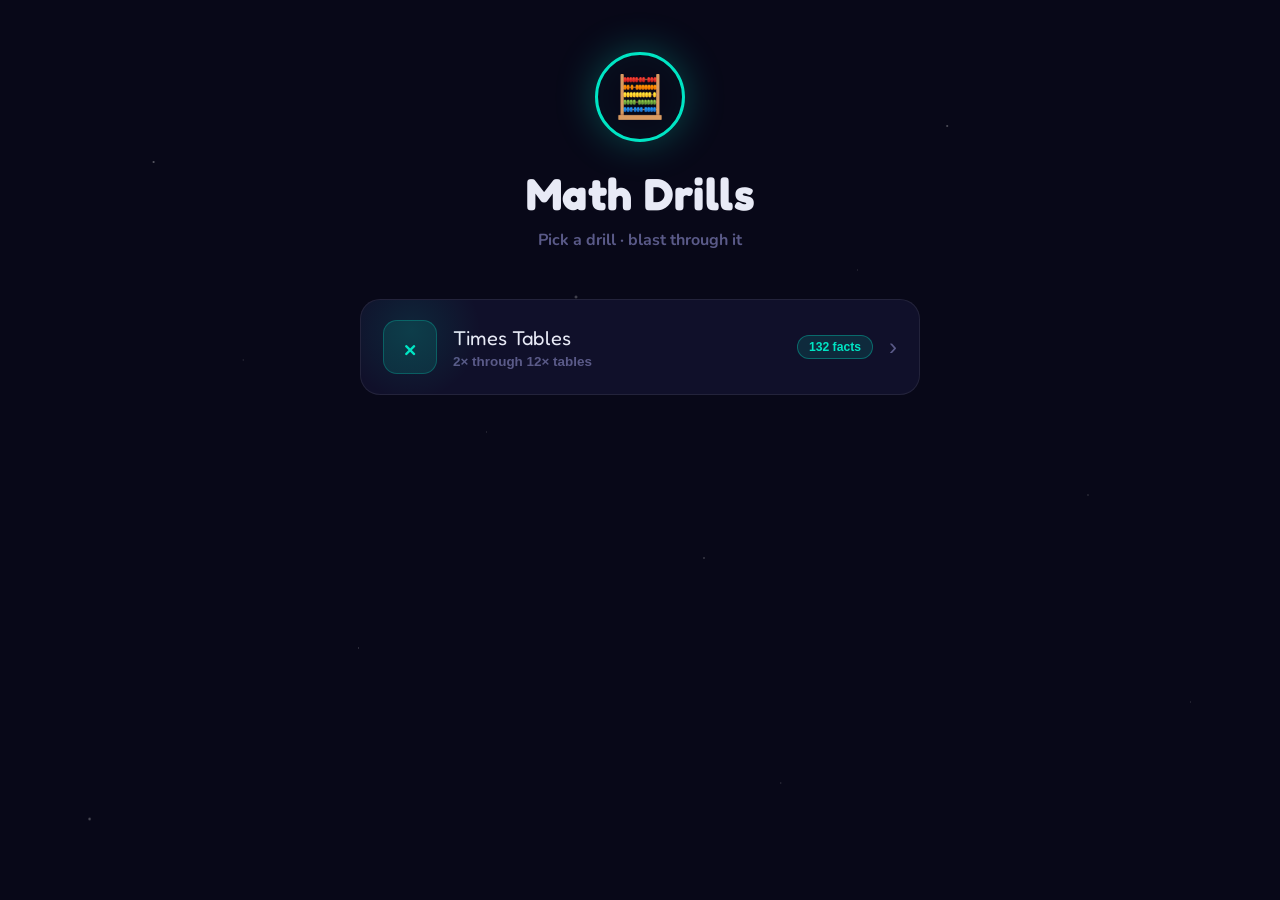
==== index.html @ b3f66f82 "Add core folder" ====
<!DOCTYPE html>
<html lang="en">
<head>
<meta charset="UTF-8">
<meta name="viewport" content="width=device-width, initial-scale=1.0">
<title>Math Drills</title>
<link href="https://fonts.googleapis.com/css2?family=Fredoka+One&family=Nunito:wght@400;600;700;800;900&display=swap" rel="stylesheet">
<style>
*, *::before, *::after { margin: 0; padding: 0; box-sizing: border-box; }

:root {
  --bg:     #080818;
  --card:   #10102a;
  --card2:  #181838;
  --cyan:   #00e5c4;
  --text:   #e8eaf6;
  --muted:  #5a5a88;
  --border: rgba(255,255,255,0.08);
}

html, body {
  min-height: 100%;
  background: var(--bg);
  color: var(--text);
  font-family: 'Nunito', sans-serif;
}

body::before {
  content: '';
  position: fixed; inset: 0; pointer-events: none;
  background:
    radial-gradient(1.5px 1.5px at 12% 18%, rgba(255,255,255,.45) 0%, transparent 100%),
    radial-gradient(1px   1px   at 28% 72%, rgba(255,255,255,.30) 0%, transparent 100%),
    radial-gradient(2px   2px   at 45% 33%, rgba(255,255,255,.35) 0%, transparent 100%),
    radial-gradient(1px   1px   at 61% 87%, rgba(255,255,255,.25) 0%, transparent 100%),
    radial-gradient(1.5px 1.5px at 74% 14%, rgba(255,255,255,.40) 0%, transparent 100%),
    radial-gradient(1px   1px   at 85% 55%, rgba(255,255,255,.30) 0%, transparent 100%),
    radial-gradient(1px   1px   at 93% 78%, rgba(255,255,255,.20) 0%, transparent 100%),
    radial-gradient(2px   2px   at 7%  91%, rgba(255,255,255,.35) 0%, transparent 100%),
    radial-gradient(1px   1px   at 38% 48%, rgba(255,255,255,.20) 0%, transparent 100%),
    radial-gradient(1.5px 1.5px at 55% 62%, rgba(255,255,255,.28) 0%, transparent 100%),
    radial-gradient(1px   1px   at 19% 40%, rgba(255,255,255,.22) 0%, transparent 100%),
    radial-gradient(1px   1px   at 67% 30%, rgba(255,255,255,.18) 0%, transparent 100%);
}

/* ── LAYOUT ── */
.page {
  position: relative;
  min-height: 100vh;
  display: flex;
  flex-direction: column;
  align-items: center;
  padding: 52px 20px 72px;
}

/* ── HEADER ── */
.page-header { text-align: center; margin-bottom: 48px; }

.logo-ring {
  width: 90px; height: 90px;
  border: 3px solid var(--cyan);
  border-radius: 50%;
  display: flex; align-items: center; justify-content: center;
  font-size: 2.6rem;
  box-shadow: 0 0 40px rgba(0,229,196,.3), inset 0 0 40px rgba(0,229,196,.05);
  margin: 0 auto 24px;
  animation: pulse-ring 3s ease-in-out infinite;
}
@keyframes pulse-ring {
  0%,100% { box-shadow: 0 0 40px rgba(0,229,196,.3), inset 0 0 40px rgba(0,229,196,.05); }
  50%      { box-shadow: 0 0 60px rgba(0,229,196,.6), inset 0 0 60px rgba(0,229,196,.10); }
}

.page-title {
  font-family: 'Fredoka One', sans-serif;
  font-size: 2.8rem; letter-spacing: .5px; margin-bottom: 8px;
}
.page-sub { color: var(--muted); font-size: 1rem; font-weight: 700; }

/* ── DRILL GRID ── */
.drill-grid {
  width: 100%; max-width: 560px;
  display: flex; flex-direction: column; gap: 14px;
}

/* ── DRILL CARD ── */
.drill-card {
  background: var(--card);
  border: 1.5px solid var(--border);
  border-radius: 20px;
  padding: 20px 22px;
  display: flex; align-items: center; gap: 16px;
  cursor: pointer; text-align: left; width: 100%;
  transition: transform .15s, border-color .2s, box-shadow .2s;
  position: relative; overflow: hidden;
}
.drill-card::before {
  content: '';
  position: absolute;
  top: -40px; left: -20px;
  width: 140px; height: 140px;
  border-radius: 50%;
  background: radial-gradient(circle, rgba(var(--c-rgb), .10) 0%, transparent 70%);
  pointer-events: none;
}
.drill-card:hover {
  transform: translateY(-2px);
  border-color: rgba(var(--c-rgb), .55);
  box-shadow: 0 8px 32px rgba(0,0,0,.35), 0 0 0 1px rgba(var(--c-rgb), .15);
}
.drill-card:active { transform: translateY(0); }

.drill-icon-wrap {
  width: 54px; height: 54px; border-radius: 14px;
  display: flex; align-items: center; justify-content: center;
  font-family: 'Fredoka One', sans-serif;
  font-size: 1.7rem; flex-shrink: 0;
  background: rgba(var(--c-rgb), .12);
  border: 1px solid rgba(var(--c-rgb), .25);
  color: var(--c-hex);
}

.drill-info { flex: 1; min-width: 0; }
.drill-name {
  font-family: 'Fredoka One', sans-serif;
  font-size: 1.25rem; color: var(--text); margin-bottom: 4px;
}
.drill-desc { font-size: .84rem; font-weight: 700; color: var(--muted); }

.drill-count {
  font-size: .76rem; font-weight: 800;
  color: var(--c-hex);
  background: rgba(var(--c-rgb), .12);
  padding: 4px 11px; border-radius: 20px;
  border: 1px solid rgba(var(--c-rgb), .35);
  white-space: nowrap; flex-shrink: 0;
}

.drill-arrow {
  font-size: 1.5rem; color: var(--muted); flex-shrink: 0;
  transition: transform .15s, color .15s;
}
.drill-card:hover .drill-arrow {
  transform: translateX(4px);
  color: var(--c-hex);
}
</style>
</head>
<body>

<div class="page">
  <header class="page-header">
    <div class="logo-ring">🧮</div>
    <h1 class="page-title">Math Drills</h1>
    <p class="page-sub">Pick a drill · blast through it</p>
  </header>

  <div class="drill-grid" id="drillGrid"></div>
</div>

<script>
/* ── REGISTRY ───────────────────────────────────────────────────
   To add a new drill:
   1. Create drills/<id>.js  (see times-tables.js for the shape)
   2. Add one object to this array
──────────────────────────────────────────────────────────────── */
const DRILLS = [
  {
    id:    'times-tables',
    name:  'Times Tables',
    icon:  '×',
    color: '#00e5c4',
    rgb:   '0,229,196',
    desc:  '2× through 12× tables',
    count: '132 facts',
  },
  // { id: 'division',  name: 'Division',  icon: '÷', color: '#ff2d78', rgb: '255,45,120',  desc: '132 division facts', count: '132 facts' },
  // { id: 'squares',   name: 'Squares',   icon: '²', color: '#ffd60a', rgb: '255,214,10',  desc: '1² through 20²',    count: '20 facts'  },
  // { id: 'addition',  name: 'Addition',  icon: '+', color: '#8b5cf6', rgb: '139,92,246',  desc: 'Sums to 20',        count: '60 facts'  },
];

/* ── RENDER ── */
const grid = document.getElementById('drillGrid');

for (const d of DRILLS) {
  const card = document.createElement('button');
  card.className = 'drill-card';
  card.style.cssText = `--c-hex:${d.color}; --c-rgb:${d.rgb};`;
  card.innerHTML = `
    <div class="drill-icon-wrap">${d.icon}</div>
    <div class="drill-info">
      <div class="drill-name">${d.name}</div>
      <div class="drill-desc">${d.desc}</div>
    </div>
    <div class="drill-count">${d.count}</div>
    <div class="drill-arrow">›</div>
  `;
  card.addEventListener('click', () => {
    location.href = `drill.html?drill=${d.id}`;
  });
  grid.appendChild(card);
}
</script>
</body>
</html>
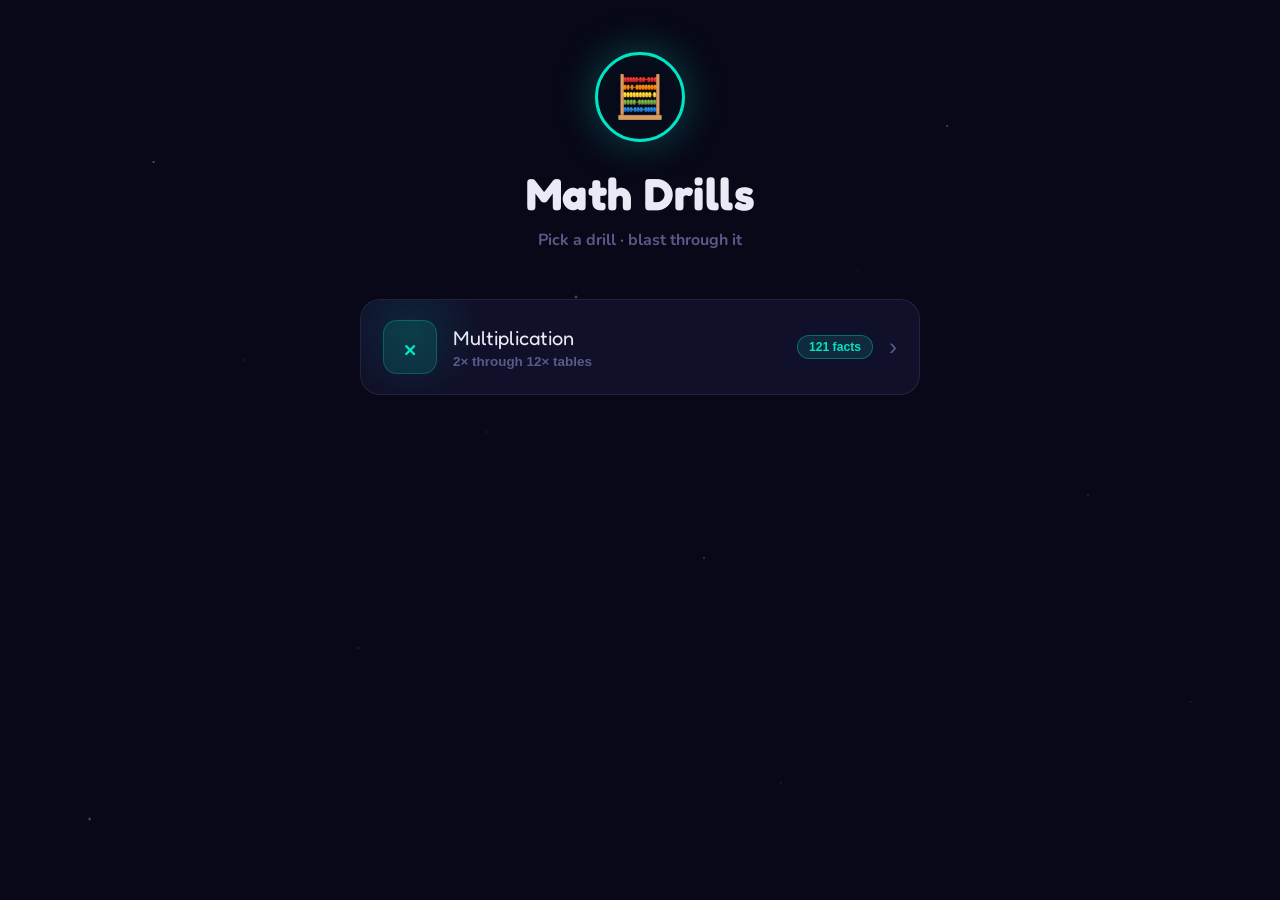
==== commit fae9b893: "Multiplication over times tables" ====
--- a/index.html
+++ b/index.html
@@ -161,20 +161,20 @@
 <script>
 /* ── REGISTRY ───────────────────────────────────────────────────
    To add a new drill:
-   1. Create drills/<id>.js  (see times-tables.js for the shape)
+   1. Create drills/<id>.js  (see multiplication.js for the shape)
    2. Add one object to this array
 ──────────────────────────────────────────────────────────────── */
 const DRILLS = [
   {
-    id:    'times-tables',
-    name:  'Times Tables',
+    id:    'multiplication',
+    name:  'Multiplication',
     icon:  '×',
     color: '#00e5c4',
     rgb:   '0,229,196',
     desc:  '2× through 12× tables',
-    count: '132 facts',
+    count: '121 facts',
   },
-  // { id: 'division',  name: 'Division',  icon: '÷', color: '#ff2d78', rgb: '255,45,120',  desc: '132 division facts', count: '132 facts' },
+  // { id: 'division',  name: 'Division',  icon: '÷', color: '#ff2d78', rgb: '255,45,120',  desc: '121 division facts', count: '121 facts' },
   // { id: 'squares',   name: 'Squares',   icon: '²', color: '#ffd60a', rgb: '255,214,10',  desc: '1² through 20²',    count: '20 facts'  },
   // { id: 'addition',  name: 'Addition',  icon: '+', color: '#8b5cf6', rgb: '139,92,246',  desc: 'Sums to 20',        count: '60 facts'  },
 ];
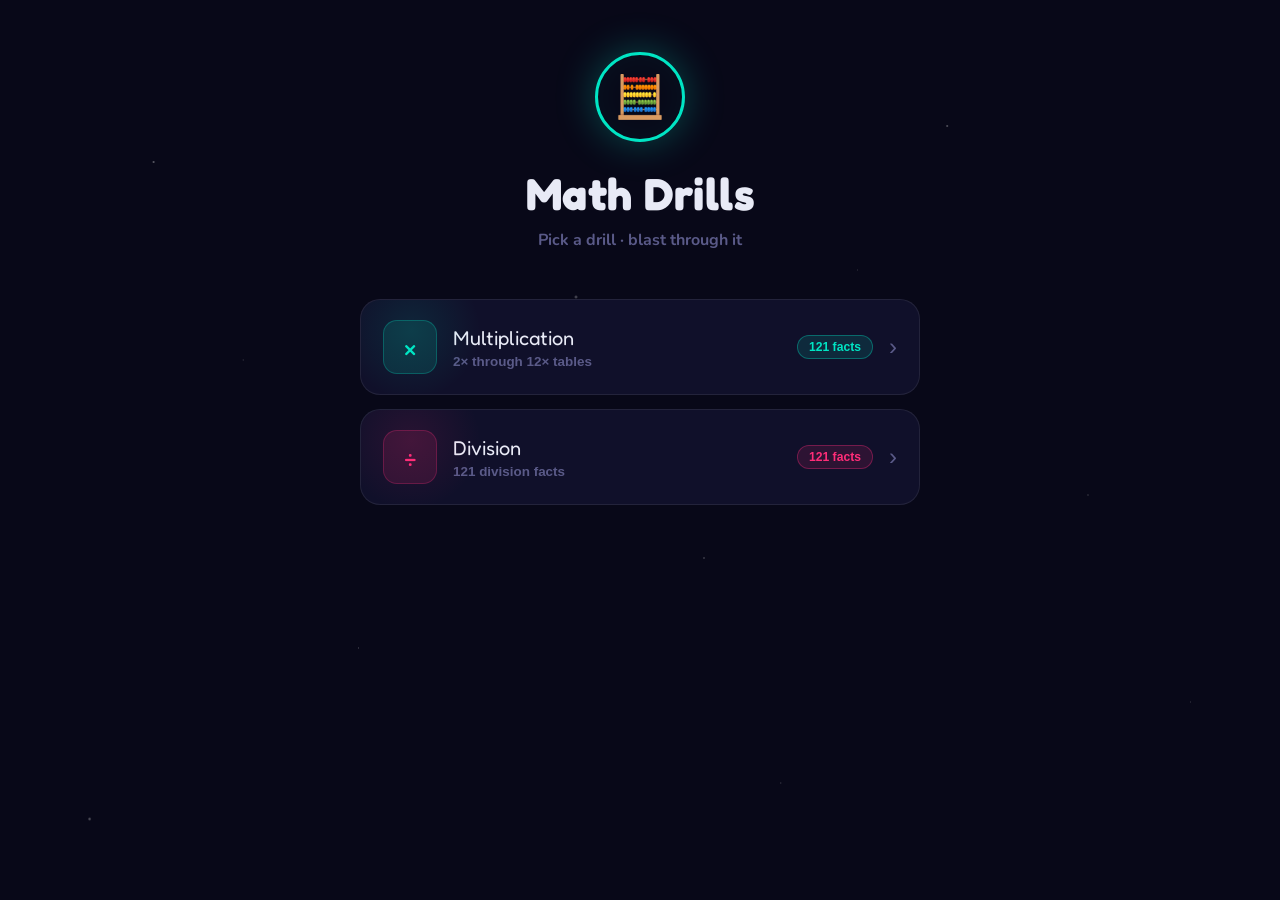
==== commit 39b55f1b: "Implement division drill, resolves #1" ====
--- a/index.html
+++ b/index.html
@@ -43,7 +43,7 @@
     radial-gradient(1px   1px   at 67% 30%, rgba(255,255,255,.18) 0%, transparent 100%);
 }
 
-/* ── LAYOUT ── */
+/* -- LAYOUT -- */
 .page {
   position: relative;
   min-height: 100vh;
@@ -53,7 +53,7 @@
   padding: 52px 20px 72px;
 }
 
-/* ── HEADER ── */
+/* -- HEADER -- */
 .page-header { text-align: center; margin-bottom: 48px; }
 
 .logo-ring {
@@ -77,13 +77,13 @@
 }
 .page-sub { color: var(--muted); font-size: 1rem; font-weight: 700; }
 
-/* ── DRILL GRID ── */
+/* -- DRILL GRID -- */
 .drill-grid {
   width: 100%; max-width: 560px;
   display: flex; flex-direction: column; gap: 14px;
 }
 
-/* ── DRILL CARD ── */
+/* -- DRILL CARD -- */
 .drill-card {
   background: var(--card);
   border: 1.5px solid var(--border);
@@ -159,11 +159,11 @@
 </div>
 
 <script>
-/* ── REGISTRY ───────────────────────────────────────────────────
+/* -- REGISTRY ---------------------------------------------------
    To add a new drill:
    1. Create drills/<id>.js  (see multiplication.js for the shape)
    2. Add one object to this array
-──────────────────────────────────────────────────────────────── */
+---------------------------------------------------------------- */
 const DRILLS = [
   {
     id:    'multiplication',
@@ -174,12 +174,12 @@
     desc:  '2× through 12× tables',
     count: '121 facts',
   },
-  // { id: 'division',  name: 'Division',  icon: '÷', color: '#ff2d78', rgb: '255,45,120',  desc: '121 division facts', count: '121 facts' },
+  { id: 'division', name: 'Division', icon: '÷', color: '#ff2d78', rgb: '255,45,120', desc: '121 division facts', count: '121 facts' },
   // { id: 'squares',   name: 'Squares',   icon: '²', color: '#ffd60a', rgb: '255,214,10',  desc: '1² through 20²',    count: '20 facts'  },
   // { id: 'addition',  name: 'Addition',  icon: '+', color: '#8b5cf6', rgb: '139,92,246',  desc: 'Sums to 20',        count: '60 facts'  },
 ];
 
-/* ── RENDER ── */
+/* -- RENDER -- */
 const grid = document.getElementById('drillGrid');
 
 for (const d of DRILLS) {
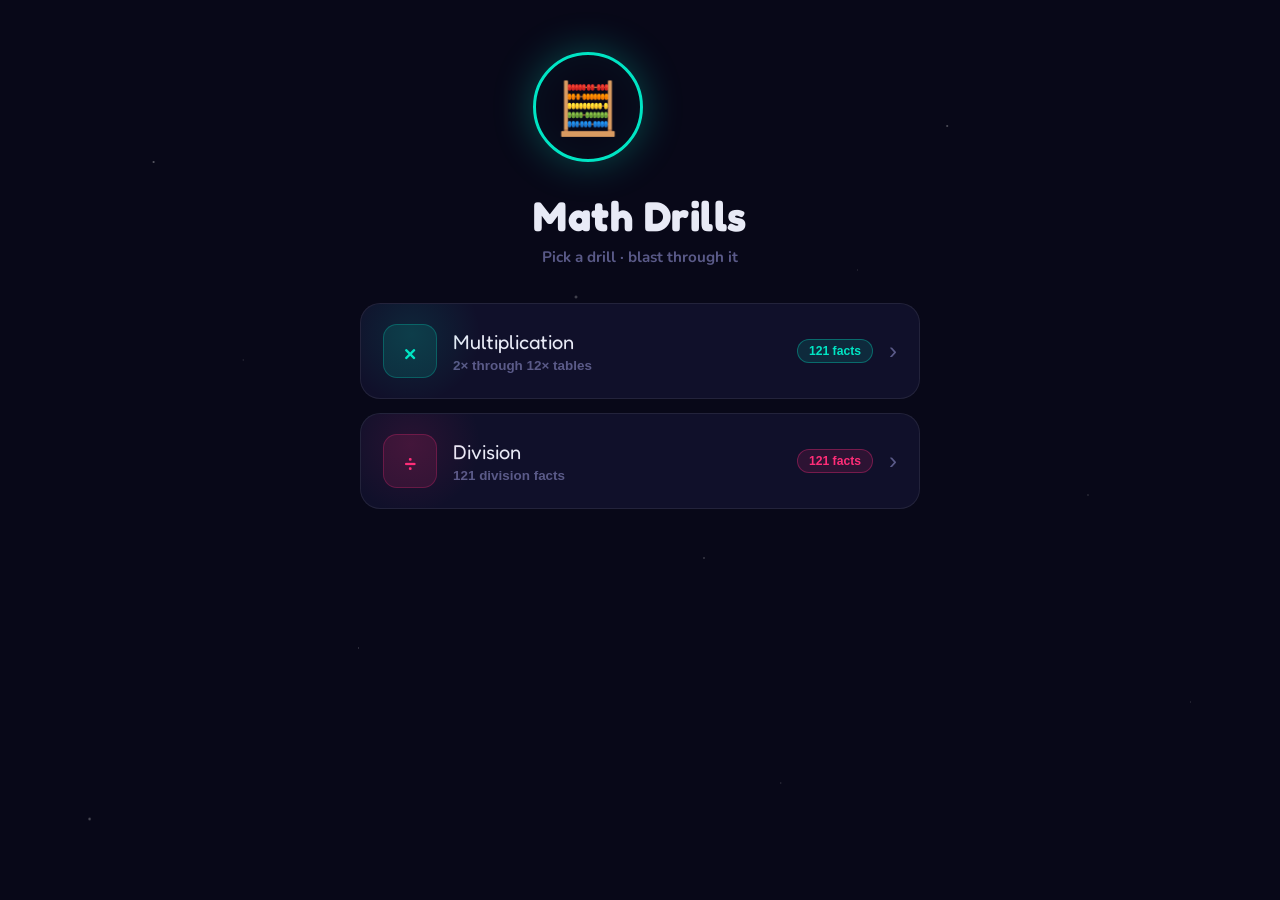
==== commit 4ae16378: "Move styling to style.css" ====
--- a/index.html
+++ b/index.html
@@ -5,154 +5,15 @@
 <meta name="viewport" content="width=device-width, initial-scale=1.0">
 <title>Math Drills</title>
 <link href="https://fonts.googleapis.com/css2?family=Fredoka+One&family=Nunito:wght@400;600;700;800;900&display=swap" rel="stylesheet">
-<style>
-*, *::before, *::after { margin: 0; padding: 0; box-sizing: border-box; }
-
-:root {
-  --bg:     #080818;
-  --card:   #10102a;
-  --card2:  #181838;
-  --cyan:   #00e5c4;
-  --text:   #e8eaf6;
-  --muted:  #5a5a88;
-  --border: rgba(255,255,255,0.08);
-}
-
-html, body {
-  min-height: 100%;
-  background: var(--bg);
-  color: var(--text);
-  font-family: 'Nunito', sans-serif;
-}
-
-body::before {
-  content: '';
-  position: fixed; inset: 0; pointer-events: none;
-  background:
-    radial-gradient(1.5px 1.5px at 12% 18%, rgba(255,255,255,.45) 0%, transparent 100%),
-    radial-gradient(1px   1px   at 28% 72%, rgba(255,255,255,.30) 0%, transparent 100%),
-    radial-gradient(2px   2px   at 45% 33%, rgba(255,255,255,.35) 0%, transparent 100%),
-    radial-gradient(1px   1px   at 61% 87%, rgba(255,255,255,.25) 0%, transparent 100%),
-    radial-gradient(1.5px 1.5px at 74% 14%, rgba(255,255,255,.40) 0%, transparent 100%),
-    radial-gradient(1px   1px   at 85% 55%, rgba(255,255,255,.30) 0%, transparent 100%),
-    radial-gradient(1px   1px   at 93% 78%, rgba(255,255,255,.20) 0%, transparent 100%),
-    radial-gradient(2px   2px   at 7%  91%, rgba(255,255,255,.35) 0%, transparent 100%),
-    radial-gradient(1px   1px   at 38% 48%, rgba(255,255,255,.20) 0%, transparent 100%),
-    radial-gradient(1.5px 1.5px at 55% 62%, rgba(255,255,255,.28) 0%, transparent 100%),
-    radial-gradient(1px   1px   at 19% 40%, rgba(255,255,255,.22) 0%, transparent 100%),
-    radial-gradient(1px   1px   at 67% 30%, rgba(255,255,255,.18) 0%, transparent 100%);
-}
-
-/* -- LAYOUT -- */
-.page {
-  position: relative;
-  min-height: 100vh;
-  display: flex;
-  flex-direction: column;
-  align-items: center;
-  padding: 52px 20px 72px;
-}
-
-/* -- HEADER -- */
-.page-header { text-align: center; margin-bottom: 48px; }
-
-.logo-ring {
-  width: 90px; height: 90px;
-  border: 3px solid var(--cyan);
-  border-radius: 50%;
-  display: flex; align-items: center; justify-content: center;
-  font-size: 2.6rem;
-  box-shadow: 0 0 40px rgba(0,229,196,.3), inset 0 0 40px rgba(0,229,196,.05);
-  margin: 0 auto 24px;
-  animation: pulse-ring 3s ease-in-out infinite;
-}
-@keyframes pulse-ring {
-  0%,100% { box-shadow: 0 0 40px rgba(0,229,196,.3), inset 0 0 40px rgba(0,229,196,.05); }
-  50%      { box-shadow: 0 0 60px rgba(0,229,196,.6), inset 0 0 60px rgba(0,229,196,.10); }
-}
-
-.page-title {
-  font-family: 'Fredoka One', sans-serif;
-  font-size: 2.8rem; letter-spacing: .5px; margin-bottom: 8px;
-}
-.page-sub { color: var(--muted); font-size: 1rem; font-weight: 700; }
-
-/* -- DRILL GRID -- */
-.drill-grid {
-  width: 100%; max-width: 560px;
-  display: flex; flex-direction: column; gap: 14px;
-}
-
-/* -- DRILL CARD -- */
-.drill-card {
-  background: var(--card);
-  border: 1.5px solid var(--border);
-  border-radius: 20px;
-  padding: 20px 22px;
-  display: flex; align-items: center; gap: 16px;
-  cursor: pointer; text-align: left; width: 100%;
-  transition: transform .15s, border-color .2s, box-shadow .2s;
-  position: relative; overflow: hidden;
-}
-.drill-card::before {
-  content: '';
-  position: absolute;
-  top: -40px; left: -20px;
-  width: 140px; height: 140px;
-  border-radius: 50%;
-  background: radial-gradient(circle, rgba(var(--c-rgb), .10) 0%, transparent 70%);
-  pointer-events: none;
-}
-.drill-card:hover {
-  transform: translateY(-2px);
-  border-color: rgba(var(--c-rgb), .55);
-  box-shadow: 0 8px 32px rgba(0,0,0,.35), 0 0 0 1px rgba(var(--c-rgb), .15);
-}
-.drill-card:active { transform: translateY(0); }
-
-.drill-icon-wrap {
-  width: 54px; height: 54px; border-radius: 14px;
-  display: flex; align-items: center; justify-content: center;
-  font-family: 'Fredoka One', sans-serif;
-  font-size: 1.7rem; flex-shrink: 0;
-  background: rgba(var(--c-rgb), .12);
-  border: 1px solid rgba(var(--c-rgb), .25);
-  color: var(--c-hex);
-}
-
-.drill-info { flex: 1; min-width: 0; }
-.drill-name {
-  font-family: 'Fredoka One', sans-serif;
-  font-size: 1.25rem; color: var(--text); margin-bottom: 4px;
-}
-.drill-desc { font-size: .84rem; font-weight: 700; color: var(--muted); }
-
-.drill-count {
-  font-size: .76rem; font-weight: 800;
-  color: var(--c-hex);
-  background: rgba(var(--c-rgb), .12);
-  padding: 4px 11px; border-radius: 20px;
-  border: 1px solid rgba(var(--c-rgb), .35);
-  white-space: nowrap; flex-shrink: 0;
-}
-
-.drill-arrow {
-  font-size: 1.5rem; color: var(--muted); flex-shrink: 0;
-  transition: transform .15s, color .15s;
-}
-.drill-card:hover .drill-arrow {
-  transform: translateX(4px);
-  color: var(--c-hex);
-}
-</style>
+<link rel="stylesheet" href="style.css">
 </head>
 <body>
 
 <div class="page">
   <header class="page-header">
     <div class="logo-ring">🧮</div>
-    <h1 class="page-title">Math Drills</h1>
-    <p class="page-sub">Pick a drill · blast through it</p>
+    <h1 class="home-title">Math Drills</h1>
+    <p class="home-sub">Pick a drill · blast through it</p>
   </header>
 
   <div class="drill-grid" id="drillGrid"></div>
@@ -185,7 +46,7 @@
 for (const d of DRILLS) {
   const card = document.createElement('button');
   card.className = 'drill-card';
-  card.style.cssText = `--c-hex:${d.color}; --c-rgb:${d.rgb};`;
+  card.style.cssText = `--accent:${d.color}; --accent-rgb:${d.rgb};`;
   card.innerHTML = `
     <div class="drill-icon-wrap">${d.icon}</div>
     <div class="drill-info">
--- a/style.css
+++ b/style.css
@@ -0,0 +1,584 @@
+/* ============================================================
+   RESET + VARIABLES
+============================================================ */
+*, *::before, *::after { margin: 0; padding: 0; box-sizing: border-box; }
+
+:root {
+  --bg:      #080818;
+  --card:    #10102a;
+  --card2:   #181838;
+  --cyan:    #00e5c4;
+  --pink:    #ff2d78;
+  --yellow:  #ffd60a;
+  --purple:  #8b5cf6;
+  --green:   #00c875;
+  --red:     #ff4757;
+  --text:    #e8eaf6;
+  --muted:   #5a5a88;
+  --border:  rgba(255,255,255,0.08);
+}
+
+html, body {
+  height: 100%;
+  background: var(--bg);
+  color: var(--text);
+  font-family: 'Nunito', sans-serif;
+  overflow: auto;
+}
+
+/* -- STAR BACKGROUND -- */
+body::before {
+  content: '';
+  position: fixed; inset: 0; pointer-events: none;
+  background:
+    radial-gradient(1.5px 1.5px at 12% 18%, rgba(255,255,255,.45) 0%, transparent 100%),
+    radial-gradient(1px 1px at 28% 72%, rgba(255,255,255,.30) 0%, transparent 100%),
+    radial-gradient(2px 2px at 45% 33%, rgba(255,255,255,.35) 0%, transparent 100%),
+    radial-gradient(1px 1px at 61% 87%, rgba(255,255,255,.25) 0%, transparent 100%),
+    radial-gradient(1.5px 1.5px at 74% 14%, rgba(255,255,255,.40) 0%, transparent 100%),
+    radial-gradient(1px 1px at 85% 55%, rgba(255,255,255,.30) 0%, transparent 100%),
+    radial-gradient(1px 1px at 93% 78%, rgba(255,255,255,.20) 0%, transparent 100%),
+    radial-gradient(2px 2px at 7%  91%, rgba(255,255,255,.35) 0%, transparent 100%),
+    radial-gradient(1px 1px at 38% 48%, rgba(255,255,255,.20) 0%, transparent 100%),
+    radial-gradient(1.5px 1.5px at 55% 62%, rgba(255,255,255,.28) 0%, transparent 100%),
+    radial-gradient(1px 1px at 19% 40%, rgba(255,255,255,.22) 0%, transparent 100%),
+    radial-gradient(1px 1px at 67% 30%, rgba(255,255,255,.18) 0%, transparent 100%);
+}
+
+/* ============================================================
+   LAYOUT
+============================================================ */
+.page {
+  position: relative;
+  min-height: 100vh;
+  display: flex;
+  flex-direction: column;
+  align-items: center;
+  padding: 52px 20px 72px;
+}
+
+.container {
+  position: relative;
+  width: 100%; height: 100%;
+  display: flex; align-items: center; justify-content: center;
+}
+
+.screen {
+  display: none;
+  flex-direction: column;
+  align-items: center;
+  width: 100%; max-width: 560px;
+  padding: 24px 20px;
+  height: 100%;
+  overflow-y: auto;
+  scrollbar-width: thin;
+  scrollbar-color: var(--muted) transparent;
+}
+.screen.active { display: flex; }
+.screen::-webkit-scrollbar { width: 4px; }
+.screen::-webkit-scrollbar-thumb { background: var(--muted); border-radius: 4px; }
+
+/* -- SCREEN FADE -- */
+.screen { animation: none; }
+.screen.fade-in { animation: fade-in .25s ease both; }
+@keyframes fade-in {
+  from { opacity: 0; transform: translateY(8px); }
+  to   { opacity: 1; transform: none; }
+}
+
+/* ============================================================
+   CONFETTI CANVAS
+============================================================ */
+#confettiCanvas {
+  position: fixed; inset: 0;
+  pointer-events: none; z-index: 999;
+  display: none;
+}
+
+/* ============================================================
+   ROUND OVERLAY
+============================================================ */
+#roundOverlay {
+  position: fixed; inset: 0; z-index: 100;
+  background: rgba(8,8,24,.9);
+  backdrop-filter: blur(8px);
+  display: flex; flex-direction: column;
+  align-items: center; justify-content: center;
+  gap: 12px;
+  opacity: 0; pointer-events: none;
+  transition: opacity .3s;
+}
+#roundOverlay.show { opacity: 1; pointer-events: all; }
+.overlay-round {
+  font-family: 'Fredoka One', sans-serif;
+  font-size: 2.8rem; color: var(--pink);
+  text-shadow: 0 0 40px rgba(255,45,120,.6);
+}
+.overlay-count {
+  font-size: 1.1rem; color: var(--muted); font-weight: 700;
+}
+.overlay-bar {
+  width: 160px; height: 3px; background: var(--border);
+  border-radius: 2px; overflow: hidden; margin-top: 8px;
+}
+.overlay-bar-fill {
+  height: 100%; background: var(--pink);
+  animation: shrink 2s linear forwards;
+}
+@keyframes shrink { from { width: 100%; } to { width: 0%; } }
+
+/* ============================================================
+   START SCREEN
+============================================================ */
+#startScreen {
+  justify-content: center; gap: 0;
+}
+
+.logo-ring {
+  width: 110px; height: 110px;
+  border: 3px solid var(--accent, var(--cyan));
+  color: var(--accent, var(--cyan));
+  box-shadow: 0 0 40px rgba(var(--accent-rgb, 0,229,196),.3), inset 0 0 40px rgba(var(--accent-rgb, 0,229,196),.05);
+  border-radius: 50%;
+  display: flex; align-items: center; justify-content: center;
+  font-family: 'Fredoka One', sans-serif;
+  font-size: 3.2rem; color: var(--cyan);
+  margin-bottom: 28px;
+  animation: pulse-ring 3s ease-in-out infinite;
+}
+@keyframes pulse-ring {
+  0%,100% { box-shadow: 0 0 40px rgba(0,229,196,.3), inset 0 0 40px rgba(0,229,196,.05); }
+  50%      { box-shadow: 0 0 60px rgba(0,229,196,.6), inset 0 0 60px rgba(0,229,196,.10); }
+}
+
+.start-title {
+  font-family: 'Fredoka One', sans-serif;
+  font-size: 3rem; color: var(--text); letter-spacing: .5px;
+  margin-bottom: 8px; text-align: center;
+}
+.start-sub {
+  color: var(--muted); font-size: 1rem; font-weight: 700;
+  text-align: center; margin-bottom: 40px;
+}
+.start-sub span { color: var(--yellow); }
+
+/* ============================================================
+   BUTTONS
+============================================================ */
+.btn-primary {
+  background: linear-gradient(135deg, var(--accent, var(--cyan)), color-mix(in srgb, var(--accent, var(--cyan)) 60%, #000));
+  box-shadow: 0 6px 30px rgba(var(--accent-rgb, 0,229,196),.4);
+  color: #021714; font-family: 'Fredoka One', sans-serif;
+  font-size: 1.3rem; padding: 14px 44px;
+  border: none; border-radius: 50px; cursor: pointer;
+  transition: transform .15s, box-shadow .15s;
+  letter-spacing: .5px;
+}
+.btn-primary:hover { transform: translateY(-2px); box-shadow: 0 10px 40px rgba(0,229,196,.55); }
+.btn-primary:active { transform: translateY(0); }
+
+.btn-secondary {
+  background: transparent; color: var(--cyan);
+  font-family: 'Nunito', sans-serif; font-weight: 800;
+  font-size: 1rem; padding: 10px 28px;
+  border: 2px solid var(--cyan); border-radius: 50px; cursor: pointer;
+  transition: background .15s, transform .15s;
+  margin-top: 12px;
+}
+.btn-secondary:hover { background: rgba(0,229,196,.1); transform: translateY(-1px); }
+
+.btn-icon {
+  background: var(--card2); border: 1px solid var(--border);
+  color: var(--text); font-size: 1.1rem; padding: 8px 14px;
+  border-radius: 12px; cursor: pointer;
+  transition: background .15s, transform .15s;
+}
+.btn-icon:hover { background: rgba(255,255,255,.08); transform: translateY(-1px); }
+
+.btn-back {
+  background: var(--card2); border: 1px solid var(--border);
+  color: var(--text); font-family: 'Nunito', sans-serif;
+  font-weight: 800; font-size: .9rem;
+  padding: 7px 16px; border-radius: 12px; cursor: pointer;
+  transition: background .15s; flex-shrink: 0;
+}
+.btn-back:hover { background: rgba(255,255,255,.08); }
+
+.btn-submit {
+  background: linear-gradient(135deg, var(--purple), #6d28d9);
+  color: #fff; font-family: 'Fredoka One', sans-serif;
+  font-size: 1.15rem; padding: 12px 40px;
+  border: none; border-radius: 50px; cursor: pointer;
+  box-shadow: 0 6px 24px rgba(139,92,246,.4);
+  transition: transform .15s, box-shadow .15s;
+  letter-spacing: .5px;
+}
+.btn-submit:hover { transform: translateY(-2px); box-shadow: 0 10px 32px rgba(139,92,246,.55); }
+.btn-submit:active { transform: translateY(0); }
+
+/* ============================================================
+   QUIZ SCREEN
+============================================================ */
+#quizScreen { justify-content: flex-start; padding-top: 20px; }
+
+.quiz-top {
+  width: 100%; display: flex; align-items: center; gap: 12px;
+  margin-bottom: 20px;
+}
+.round-badge {
+  background: var(--card2); border: 1px solid var(--border);
+  border-radius: 20px; padding: 5px 14px;
+  font-size: .78rem; font-weight: 800; color: var(--accent, var(--cyan));
+  white-space: nowrap; letter-spacing: .5px; text-transform: uppercase; flex-shrink: 0;
+}
+.progress-wrap { flex: 1; display: flex; flex-direction: column; gap: 5px; }
+.progress-track {
+  height: 6px; background: var(--card2);
+  border-radius: 3px; overflow: hidden;
+}
+.progress-fill {
+  height: 100%; width: 0%;
+  background: linear-gradient(90deg, var(--cyan), var(--purple));
+  border-radius: 3px;
+  transition: width .4s ease;
+}
+.progress-text {
+  font-size: .72rem; color: var(--muted); font-weight: 700;
+  text-align: right;
+}
+
+.score-row {
+  width: 100%; display: flex; justify-content: space-between;
+  font-size: .85rem; font-weight: 700; color: var(--muted);
+  margin-bottom: 16px;
+}
+.score-row .val { color: var(--text); }
+.mistakes-val { color: var(--red) !important; }
+
+.btn-back-home {
+  position: absolute; top: 20px; left: 20px;
+  background: var(--card2); border: 1px solid var(--border);
+  color: var(--muted); font-family: 'Nunito', sans-serif;
+  font-weight: 800; font-size: .85rem;
+  padding: 7px 14px; border-radius: 12px;
+  text-decoration: none; cursor: pointer;
+  transition: background .15s, color .15s;
+}
+.btn-back-home:hover { background: rgba(255,255,255,.06); color: var(--text); }
+
+/* -- QUESTION CARD -- */
+.question-card {
+  width: 100%;
+  background: var(--card);
+  border: 1.5px solid var(--border);
+  border-radius: 28px;
+  padding: 40px 32px 36px;
+  display: flex; flex-direction: column; align-items: center;
+  box-shadow: 0 20px 60px rgba(0,0,0,.4), 0 0 0 1px rgba(255,255,255,.04);
+  position: relative; overflow: hidden;
+}
+.question-card::before {
+  content: ''; position: absolute;
+  top: -60px; left: 50%; transform: translateX(-50%);
+  width: 200px; height: 200px;
+  background: radial-gradient(circle, rgba(0,229,196,.08) 0%, transparent 70%);
+  pointer-events: none;
+}
+
+.question-display {
+  font-family: 'Fredoka One', sans-serif;
+  font-size: 4.4rem; color: var(--yellow);
+  letter-spacing: 2px; margin-bottom: 10px;
+  text-shadow: 0 0 40px rgba(255,214,10,.3);
+  line-height: 1;
+}
+
+.feedback-msg {
+  font-size: 1rem; font-weight: 800;
+  height: 24px; margin-bottom: 20px;
+  transition: color .2s;
+}
+.feedback-msg.correct { color: var(--green); }
+.feedback-msg.wrong   { color: var(--red); }
+
+/* -- ANSWER INPUT -- */
+.answer-input {
+  background: var(--card2);
+  border: 2px solid var(--border);
+  border-radius: 16px;
+  color: var(--text);
+  font-family: 'Fredoka One', sans-serif;
+  font-size: 2.4rem;
+  padding: 12px 20px;
+  text-align: center;
+  width: 160px; outline: none;
+  margin-bottom: 20px;
+  transition: border-color .2s, box-shadow .2s;
+  -moz-appearance: textfield;
+  appearance: none;
+}
+.answer-input::-webkit-outer-spin-button,
+.answer-input::-webkit-inner-spin-button { -webkit-appearance: none; margin: 0; }
+.answer-input:focus {
+  border-color: var(--accent, var(--cyan));
+  box-shadow: 0 0 0 4px rgba(var(--accent-rgb, 0,229,196),.15);
+}
+.answer-input.input-correct { border-color: var(--green); box-shadow: 0 0 0 4px rgba(0,200,117,.15); }
+.answer-input.input-wrong   { border-color: var(--red);   box-shadow: 0 0 0 4px rgba(255,71,87,.15); }
+
+/* -- CARD ANIMATIONS -- */
+@keyframes card-bounce {
+  0%   { transform: scale(1); }
+  40%  { transform: scale(1.035); }
+  70%  { transform: scale(.985); }
+  100% { transform: scale(1); }
+}
+@keyframes card-shake {
+  0%,100% { transform: translateX(0); }
+  20%     { transform: translateX(-8px); }
+  40%     { transform: translateX(8px); }
+  60%     { transform: translateX(-6px); }
+  80%     { transform: translateX(6px); }
+}
+.card-bounce { animation: card-bounce .38s ease; }
+.card-shake  { animation: card-shake .45s ease; }
+
+/* ============================================================
+   COMPLETE SCREEN
+============================================================ */
+#completeScreen { justify-content: center; gap: 0; text-align: center; }
+
+.trophy-wrap {
+  font-size: 5rem; margin-bottom: 16px;
+  animation: trophy-in .6s cubic-bezier(.34,1.56,.64,1) both;
+}
+@keyframes trophy-in {
+  from { transform: scale(0) rotate(-20deg); opacity: 0; }
+  to   { transform: scale(1) rotate(0deg);  opacity: 1; }
+}
+.complete-title {
+  font-family: 'Fredoka One', sans-serif;
+  font-size: 2.8rem; color: var(--yellow);
+  text-shadow: 0 0 40px rgba(255,214,10,.4);
+  margin-bottom: 10px;
+}
+.complete-sub {
+  color: var(--muted); font-size: 1rem; font-weight: 700;
+  margin-bottom: 28px;
+}
+.time-big {
+  font-family: 'Fredoka One', sans-serif;
+  font-size: 4rem; color: var(--cyan);
+  text-shadow: 0 0 40px rgba(0,229,196,.4);
+  letter-spacing: 2px;
+  margin-bottom: 6px;
+}
+.time-label { color: var(--muted); font-size: .85rem; font-weight: 800; margin-bottom: 28px; }
+
+.chips {
+  display: flex; gap: 10px; flex-wrap: wrap; justify-content: center;
+  margin-bottom: 36px;
+}
+.chip {
+  background: var(--card2); border: 1px solid var(--border);
+  border-radius: 50px; padding: 6px 18px;
+  font-size: .85rem; font-weight: 800;
+}
+.chip-green { border-color: rgba(0,200,117,.4); color: var(--green); }
+.chip-red   { border-color: rgba(255,71,87,.4);  color: var(--red); }
+.chip-accent  { border-color: rgba(0,229,196,.4);  color: var(--accent, var(--cyan)); }
+
+.complete-actions { display: flex; flex-direction: column; align-items: center; gap: 0; }
+
+/* ============================================================
+   STATS SCREEN
+============================================================ */
+#statsScreen {
+  justify-content: flex-start; padding-top: 16px; padding-bottom: 40px;
+  overflow-y: auto;
+}
+
+.stats-header {
+  width: 100%; display: flex; align-items: center; gap: 14px;
+  margin-bottom: 20px; flex-shrink: 0;
+}
+.stats-title {
+  font-family: 'Fredoka One', sans-serif;
+  font-size: 1.6rem; color: var(--text);
+}
+
+.table-avg-row { width: 100%; display: flex; align-items: center; gap: 10px; margin-bottom: 7px; }
+.tbl-label { font-family: 'Fredoka One', sans-serif; font-size: 1rem; color: var(--yellow); width: 40px; text-align: right; flex-shrink: 0; }
+.tbl-bar-track { flex: 1; height: 8px; background: var(--card2); border-radius: 4px; overflow: hidden; }
+.tbl-bar-fill { height: 100%; border-radius: 4px; background: linear-gradient(90deg, var(--accent, var(--cyan)), var(--purple)); transition: width .6s ease; }
+.table-section { width: 100%; margin-bottom: 14px; }
+.table-section-hdr {
+  font-size: .76rem; font-weight: 900; color: var(--purple); text-transform: uppercase;
+  letter-spacing: .8px; margin-bottom: 6px; padding: 4px 0; border-bottom: 1px solid rgba(139,92,246,.2);
+}
+.tbl-time { font-size: .82rem; font-weight: 800; color: var(--text); width: 36px; text-align: right; flex-shrink: 0; }
+.tbl-badge-wrap { width: 54px; flex-shrink: 0; }
+.tbl-badge { font-size: .68rem; font-weight: 800; padding: 2px 6px; border-radius: 6px; display: inline-block; }
+.badge-slow { background: rgba(255,71,87,.18); color: var(--red); }
+.badge-fast { background: rgba(0,200,117,.18); color: var(--green); }
+
+
+/* Overview cards */
+.overview-grid {
+  width: 100%; display: grid; grid-template-columns: repeat(3, 1fr);
+  gap: 10px; margin-bottom: 20px;
+}
+.ov-card {
+  background: var(--card); border: 1px solid var(--border);
+  border-radius: 16px; padding: 16px 10px; text-align: center;
+}
+.ov-val {
+  font-family: 'Fredoka One', sans-serif;
+  font-size: 1.8rem; color: var(--cyan); line-height: 1;
+  margin-bottom: 4px;
+}
+.ov-lbl { font-size: .72rem; font-weight: 800; color: var(--muted); text-transform: uppercase; letter-spacing: .5px; }
+
+/* Section labels */
+.section-title {
+  width: 100%; font-size: .8rem; font-weight: 900;
+  color: var(--muted); text-transform: uppercase; letter-spacing: 1px;
+  margin-bottom: 10px; margin-top: 4px;
+}
+
+/* Divider */
+.divider {
+  width: 100%; height: 1px; background: var(--border); margin: 18px 0;
+}
+
+/* Per-question rows */
+.q-row {
+  display: flex; align-items: center; justify-content: space-between;
+  padding: 5px 8px; border-radius: 8px;
+  font-size: .88rem; font-weight: 700;
+  margin-bottom: 3px;
+}
+.q-row:hover { background: rgba(255,255,255,.04); }
+.q-eq { flex: 1; font-family: 'Fredoka One', sans-serif; font-size: .95rem; color: var(--text); }
+.q-time { color: var(--muted); width: 44px; text-align: right; }
+.q-badge {
+  font-size: .7rem; font-weight: 900; padding: 2px 8px;
+  border-radius: 6px; width: 60px; text-align: center; flex-shrink: 0;
+}
+.badge-ok  { background: rgba(0,200,117,.15); color: var(--green); }
+.badge-err { background: rgba(255,71,87,.15);  color: var(--red); }
+
+.no-data {
+  color: var(--muted); font-weight: 700; font-size: .95rem;
+  text-align: center; margin-top: 40px;
+}
+
+/* ============================================================
+   INDEX PAGE — DRILL PICKER
+============================================================ */
+
+/* Allow index body to scroll on small screens */
+body.index-page { overflow: auto; }
+body.index-page .container { min-height: 100%; height: auto; align-items: center; }
+body.index-page .screen { height: auto; overflow: visible; }
+
+#homeScreen {
+  justify-content: center;
+  padding-top: 40px;
+  padding-bottom: 40px;
+  gap: 0;
+}
+
+.home-title {
+  font-family: 'Fredoka One', sans-serif;
+  font-size: 2.6rem; color: var(--text); letter-spacing: .5px;
+  margin-bottom: 6px; text-align: center;
+}
+.home-sub {
+  color: var(--muted); font-size: .95rem; font-weight: 700;
+  text-align: center; margin-bottom: 36px;
+}
+
+/* Drill grid */
+.drill-grid {
+  width: 100%; max-width: 560px;
+  display: flex; flex-direction: column; gap: 14px;
+}
+.drill-card {
+  background: var(--card);
+  border: 1.5px solid var(--border);
+  border-radius: 20px;
+  padding: 20px 22px;
+  display: flex;
+  align-items: center;
+  gap: 16px;
+  cursor: pointer;
+  text-align: left;
+  width: 100%;
+  transition: transform .15s, border-color .2s, box-shadow .2s;
+  position: relative;
+  overflow: hidden;
+}
+
+.drill-icon {
+  font-family: 'Fredoka One', sans-serif;
+  font-size: 2.6rem; line-height: 1;
+  color: var(--accent, var(--cyan));
+  margin-bottom: 10px;
+  display: block;
+}
+.drill-meta {
+  font-size: .75rem; font-weight: 700;
+  color: var(--muted); line-height: 1.4;
+}
+
+.drill-card::before {
+  content: '';
+  position: absolute;
+  top: -40px; left: -20px;
+  width: 140px; height: 140px;
+  border-radius: 50%;
+  background: radial-gradient(circle, rgba(var(--accent-rgb), .10) 0%, transparent 70%);
+  pointer-events: none;
+}
+.drill-card:hover {
+  transform: translateY(-2px);
+  border-color: rgba(var(--accent-rgb), .55);
+  box-shadow: 0 8px 32px rgba(0,0,0,.35), 0 0 0 1px rgba(var(--accent-rgb), .15);
+}
+.drill-card:active { transform: translateY(0); }
+
+.drill-icon-wrap {
+  width: 54px; height: 54px; border-radius: 14px;
+  display: flex; align-items: center; justify-content: center;
+  font-family: 'Fredoka One', sans-serif;
+  font-size: 1.7rem; flex-shrink: 0;
+  background: rgba(var(--accent-rgb), .12);
+  border: 1px solid rgba(var(--accent-rgb), .25);
+  color: var(--accent);
+}
+
+.drill-info { flex: 1; min-width: 0; }
+.drill-name {
+  font-family: 'Fredoka One', sans-serif;
+  font-size: 1.25rem; color: var(--text); margin-bottom: 4px;
+}
+.drill-desc { font-size: .84rem; font-weight: 700; color: var(--muted); }
+
+.drill-count {
+  font-size: .76rem; font-weight: 800;
+  color: var(--accent);
+  background: rgba(var(--accent-rgb), .12);
+  padding: 4px 11px; border-radius: 20px;
+  border: 1px solid rgba(var(--accent-rgb), .35);
+  white-space: nowrap; flex-shrink: 0;
+}
+
+.drill-arrow {
+  font-size: 1.5rem; color: var(--muted); flex-shrink: 0;
+  transition: transform .15s, color .15s;
+}
+.drill-card:hover .drill-arrow {
+  transform: translateX(4px);
+  color: var(--accent);
+}
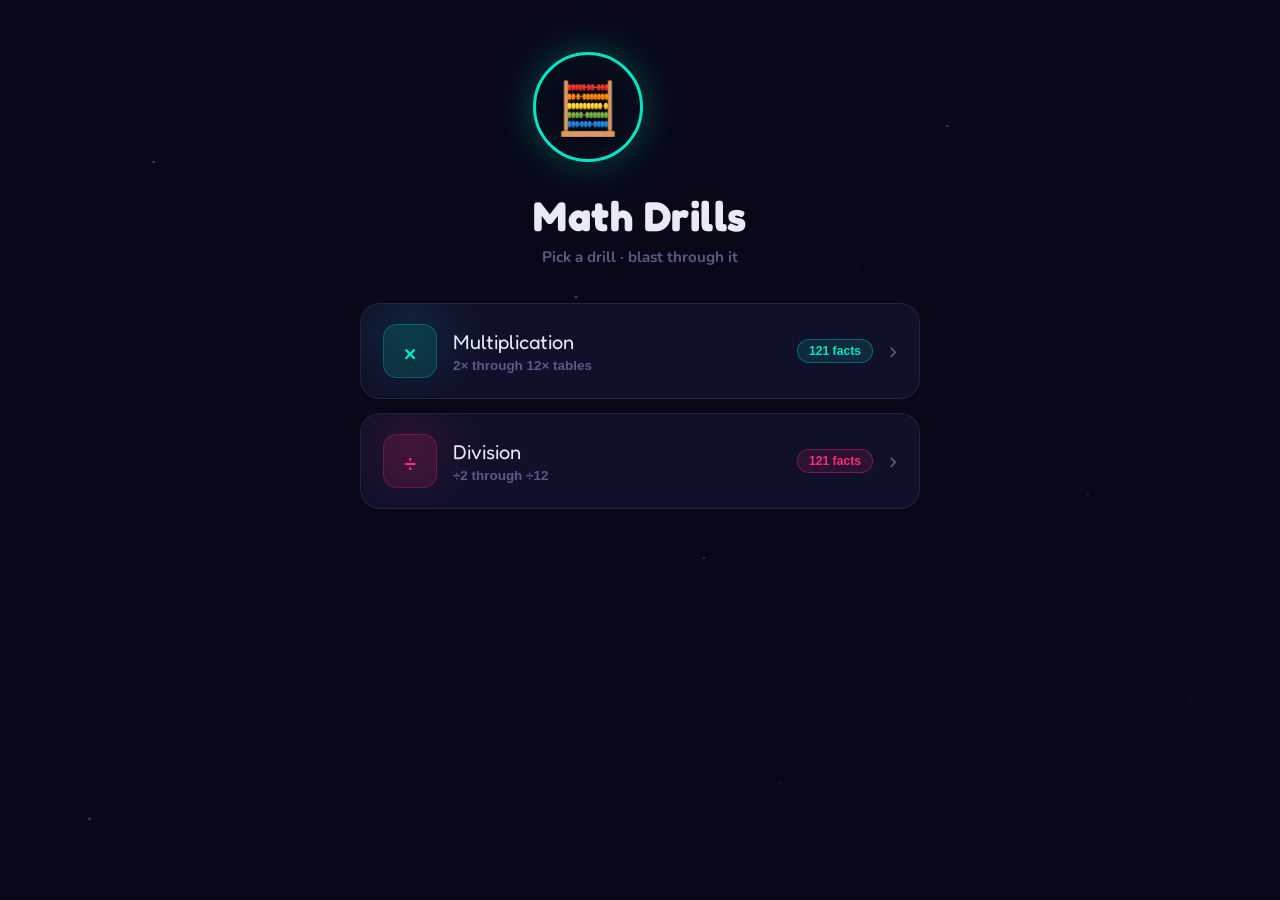
==== commit da32759c: "Create registry pattern" ====
--- a/index.html
+++ b/index.html
@@ -19,45 +19,34 @@
   <div class="drill-grid" id="drillGrid"></div>
 </div>
 
-<script>
+<script type="module">
 /* -- REGISTRY ---------------------------------------------------
    To add a new drill:
    1. Create drills/<id>.js  (see multiplication.js for the shape)
    2. Add one object to this array
 ---------------------------------------------------------------- */
-const DRILLS = [
-  {
-    id:    'multiplication',
-    name:  'Multiplication',
-    icon:  '×',
-    color: '#00e5c4',
-    rgb:   '0,229,196',
-    desc:  '2× through 12× tables',
-    count: '121 facts',
-  },
-  { id: 'division', name: 'Division', icon: '÷', color: '#ff2d78', rgb: '255,45,120', desc: '121 division facts', count: '121 facts' },
-  // { id: 'squares',   name: 'Squares',   icon: '²', color: '#ffd60a', rgb: '255,214,10',  desc: '1² through 20²',    count: '20 facts'  },
-  // { id: 'addition',  name: 'Addition',  icon: '+', color: '#8b5cf6', rgb: '139,92,246',  desc: 'Sums to 20',        count: '60 facts'  },
-];
+
+import { DRILLS } from './drills/index.js';
 
 /* -- RENDER -- */
 const grid = document.getElementById('drillGrid');
 
-for (const d of DRILLS) {
+for (const id of DRILLS) {
+  const { default: drill } = await import(`./drills/${id}.js`);
   const card = document.createElement('button');
   card.className = 'drill-card';
-  card.style.cssText = `--accent:${d.color}; --accent-rgb:${d.rgb};`;
+  card.style.cssText = `--accent:${drill.color}; --accent-rgb:${drill.rgb};`;
   card.innerHTML = `
-    <div class="drill-icon-wrap">${d.icon}</div>
+    <div class="drill-icon-wrap">${drill.icon}</div>
     <div class="drill-info">
-      <div class="drill-name">${d.name}</div>
-      <div class="drill-desc">${d.desc}</div>
+      <div class="drill-name">${drill.name}</div>
+      <div class="drill-desc">${drill.desc}</div>
     </div>
-    <div class="drill-count">${d.count}</div>
+    <div class="drill-count">${drill.countLabel}</div>
     <div class="drill-arrow">›</div>
   `;
   card.addEventListener('click', () => {
-    location.href = `drill.html?drill=${d.id}`;
+    location.href = `drill.html?drill=${id}`;
   });
   grid.appendChild(card);
 }
